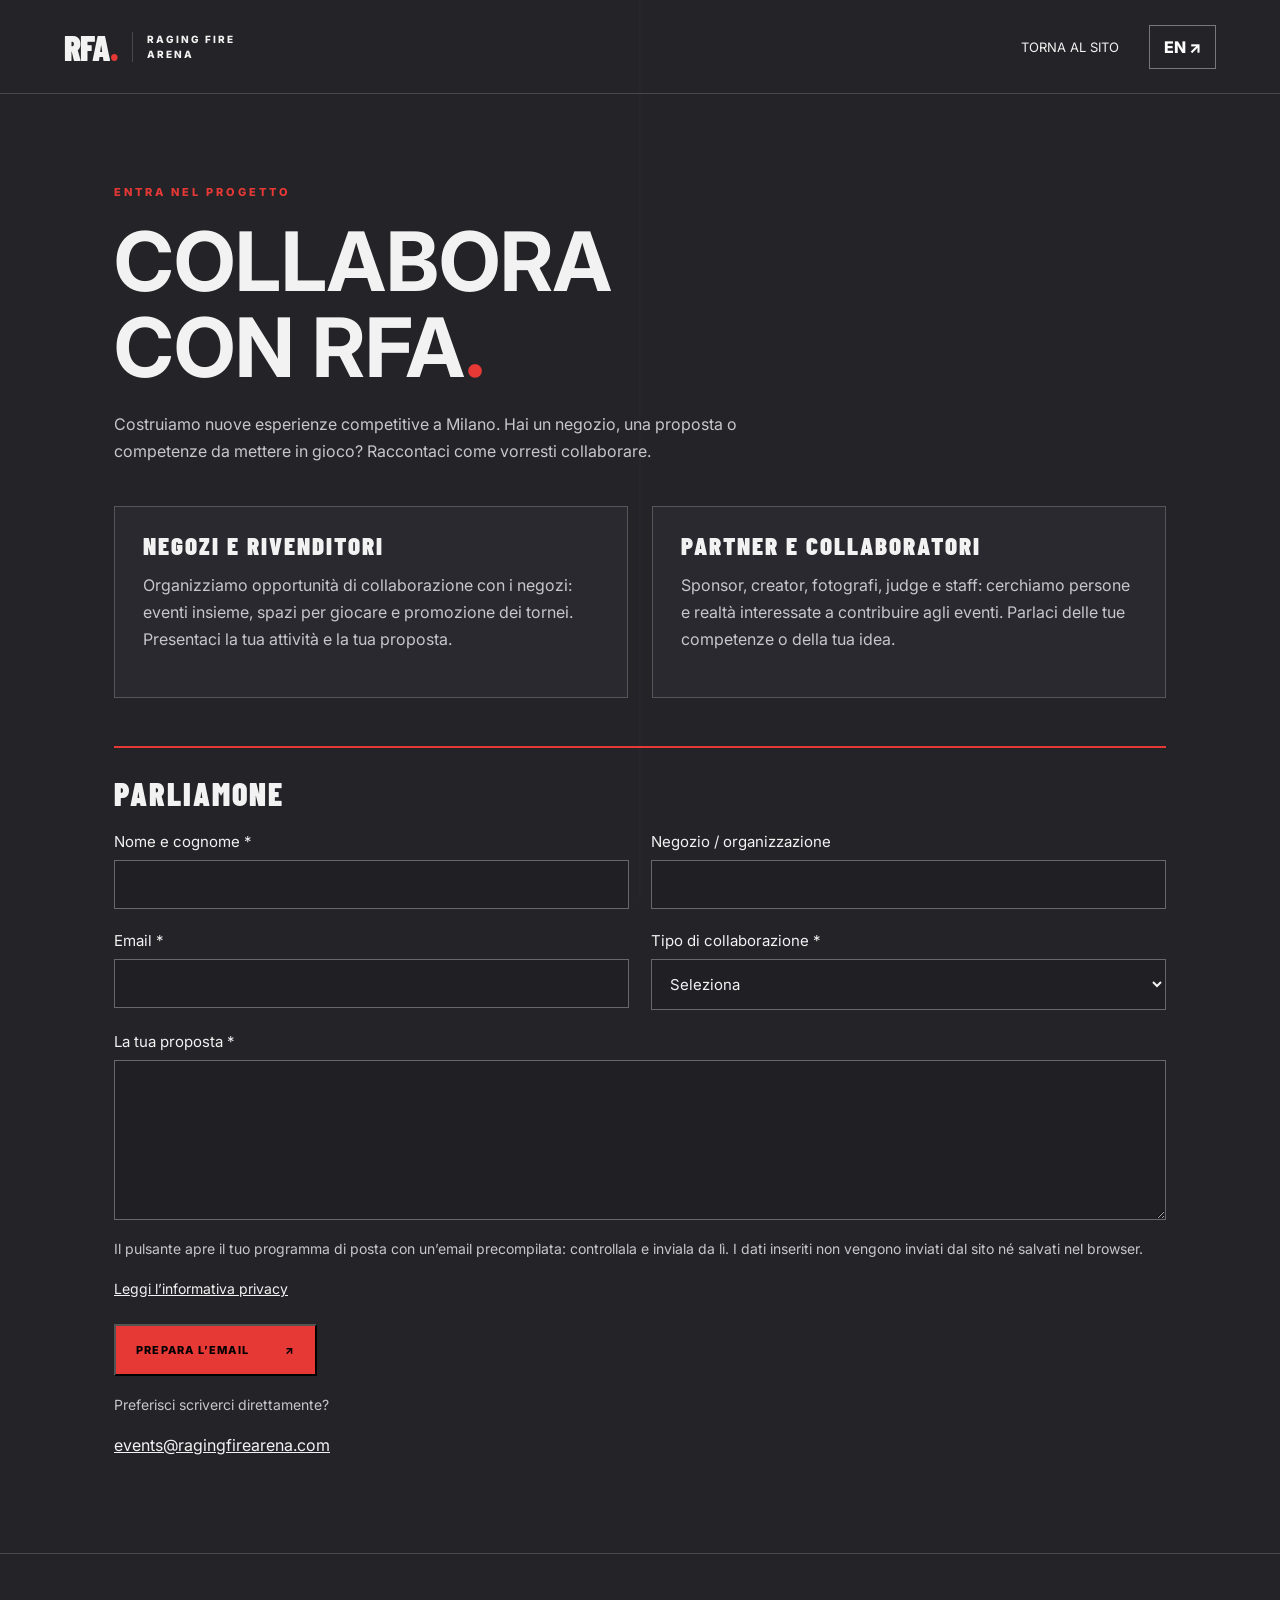
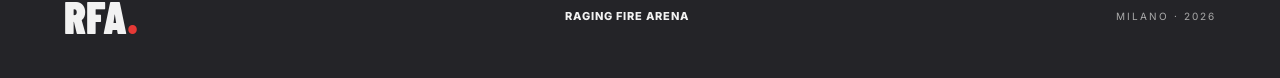
==== public/collabora.html @ 23d7ca35 "Add bilingual partner page and collaboration email form" ====
<!doctype html>
<html lang="it"><head><meta charset="utf-8"><meta name="viewport" content="width=device-width,initial-scale=1"><meta name="theme-color" content="#242428"><meta name="description" content="Collabora con Raging Fire Arena: negozi, partner e collaboratori per eventi di giochi di carte a Milano."><title>Collabora con RFA — Raging Fire Arena</title><link rel="stylesheet" href="styles.css"><style>
.partner-main{max-width:1100px;margin:auto;padding:80px 24px}.partner-main h1{font-size:clamp(42px,7vw,82px);line-height:1.05;margin:20px 0}.intro{max-width:680px;line-height:1.7;color:#c6c6cc}.partner-grid{display:grid;grid-template-columns:1fr 1fr;gap:24px;margin:40px 0}.partner-card{border:1px solid #55555c;padding:28px;background:#29292f}.partner-card h2{font-size:25px;margin-bottom:16px}.partner-card p{line-height:1.7;color:#c6c6cc}.contact-form{border-top:2px solid #e63936;padding-top:32px;margin-top:48px}.contact-form h2{font-size:32px;margin-bottom:24px}.fields{display:grid;grid-template-columns:1fr 1fr;gap:22px}.field{display:flex;flex-direction:column;gap:9px;font-size:15px}.field input,.field select,.field textarea{width:100%;box-sizing:border-box;background:#202024;color:#f2f2f2;border:1px solid #67676f;border-radius:0;padding:14px;font:inherit}.field textarea{min-height:160px;resize:vertical}.wide{grid-column:1/-1}.contact-form .btn{margin-top:24px;cursor:pointer}.form-note{font-size:14px;line-height:1.6;color:#c6c6cc;margin:18px 0}.form-note a,.direct-mail{color:#f2f2f2;text-decoration:underline}.field input:focus-visible,.field select:focus-visible,.field textarea:focus-visible{outline:2px solid #e63936;outline-offset:3px}.topbar a.partner-home{color:inherit;text-decoration:none;font-size:13px}@media(max-width:640px){.partner-grid,.fields{grid-template-columns:1fr}.partner-main{padding-top:48px}.topbar{gap:14px;flex-wrap:wrap}.partner-card{padding:22px}}
</style></head><body><div class="grid-overlay" aria-hidden="true"></div>
<header class="topbar"><a class="brand" href="index.html"><span class="brand-mark">RFA<span class="brand-dot">.</span></span><span class="brand-name">RAGING FIRE<br>ARENA</span></a><div class="top-right"><a class="partner-home" href="index.html" data-t="home">TORNA AL SITO</a><button id="partner-lang" class="lang" type="button" aria-label="Switch language">EN ↗</button></div></header>
<main class="partner-main"><p class="tiny-red" data-t="eyebrow">ENTRA NEL PROGETTO</p><h1 data-t="title">COLLABORA<br>CON RFA<span class="period">.</span></h1><p class="intro" data-t="intro">Costruiamo nuove esperienze competitive a Milano. Hai un negozio, una proposta o competenze da mettere in gioco? Raccontaci come vorresti collaborare.</p>
<div class="partner-grid"><section class="partner-card"><h2 data-t="shopsTitle">NEGOZI E RIVENDITORI</h2><p data-t="shopsCopy">Organizziamo opportunità di collaborazione con i negozi: eventi insieme, spazi per giocare e promozione dei tornei. Presentaci la tua attività e la tua proposta.</p></section><section class="partner-card"><h2 data-t="partnersTitle">PARTNER E COLLABORATORI</h2><p data-t="partnersCopy">Sponsor, creator, fotografi, judge e staff: cerchiamo persone e realtà interessate a contribuire agli eventi. Parlaci delle tue competenze o della tua idea.</p></section></div>
<form id="partner-form" class="contact-form"><h2 data-t="formTitle">PARLIAMONE</h2><div class="fields">
<label class="field"><span data-t="name">Nome e cognome *</span><input name="name" autocomplete="name" maxlength="120" required></label>
<label class="field"><span data-t="organization">Negozio / organizzazione</span><input name="organization" autocomplete="organization" maxlength="160"></label>
<label class="field"><span data-t="email">Email *</span><input name="email" type="email" autocomplete="email" maxlength="254" required></label>
<label class="field"><span data-t="type">Tipo di collaborazione *</span><select name="type" required><option value="" data-t="choose">Seleziona</option><option value="shop" data-t="shop">Negozio / rivenditore</option><option value="sponsor" data-t="sponsor">Sponsor / partner</option><option value="creator" data-t="creator">Creator / fotografia / video</option><option value="staff" data-t="staff">Judge / staff eventi</option><option value="other" data-t="other">Altra proposta</option></select></label>
<label class="field wide"><span data-t="message">La tua proposta *</span><textarea name="message" maxlength="4000" required></textarea></label></div>
<p class="form-note" data-t="note">Il pulsante apre il tuo programma di posta con un’email precompilata: controllala e inviala da lì. I dati inseriti non vengono inviati dal sito né salvati nel browser.</p>
<p class="form-note"><a id="partner-privacy" href="privacy.html" data-t="privacy">Leggi l’informativa privacy</a></p>
<button class="btn" type="submit"><span data-t="submit">PREPARA L’EMAIL</span> ↗</button><p class="form-note" data-t="direct">Preferisci scriverci direttamente?</p><a class="direct-mail" href="mailto:events@ragingfirearena.com">events@ragingfirearena.com</a>
<p id="partner-feedback" class="form-note" role="status"></p></form></main>
<footer><div class="footer-logo">RFA<span>.</span></div><div>RAGING FIRE ARENA</div><div class="footer-end">MILANO · 2026</div></footer>
<script>
const texts={
it:{home:"TORNA AL SITO",eyebrow:"ENTRA NEL PROGETTO",title:"COLLABORA<br>CON RFA<span class='period'>.</span>",intro:"Costruiamo nuove esperienze competitive a Milano. Hai un negozio, una proposta o competenze da mettere in gioco? Raccontaci come vorresti collaborare.",shopsTitle:"NEGOZI E RIVENDITORI",shopsCopy:"Organizziamo opportunità di collaborazione con i negozi: eventi insieme, spazi per giocare e promozione dei tornei. Presentaci la tua attività e la tua proposta.",partnersTitle:"PARTNER E COLLABORATORI",partnersCopy:"Sponsor, creator, fotografi, judge e staff: cerchiamo persone e realtà interessate a contribuire agli eventi. Parlaci delle tue competenze o della tua idea.",formTitle:"PARLIAMONE",name:"Nome e cognome *",organization:"Negozio / organizzazione",email:"Email *",type:"Tipo di collaborazione *",choose:"Seleziona",shop:"Negozio / rivenditore",sponsor:"Sponsor / partner",creator:"Creator / fotografia / video",staff:"Judge / staff eventi",other:"Altra proposta",message:"La tua proposta *",note:"Il pulsante apre il tuo programma di posta con un’email precompilata: controllala e inviala da lì. I dati inseriti non vengono inviati dal sito né salvati nel browser.",privacy:"Leggi l’informativa privacy",submit:"PREPARA L’EMAIL",direct:"Preferisci scriverci direttamente?",feedback:"Completa l’invio nel tuo programma di posta. Se non si apre, scrivi a events@ragingfirearena.com."},
en:{home:"BACK TO WEBSITE",eyebrow:"JOIN THE PROJECT",title:"PARTNER<br>WITH RFA<span class='period'>.</span>",intro:"We are building new competitive experiences in Milan. Do you run a store, have an idea or skills to contribute? Tell us how you would like to get involved.",shopsTitle:"STORES & RETAILERS",shopsCopy:"Explore opportunities to collaborate through joint events, playing spaces and tournament promotion. Introduce your store and tell us about your proposal.",partnersTitle:"PARTNERS & CONTRIBUTORS",partnersCopy:"Sponsors, creators, photographers, judges and event staff: we welcome people and organizations interested in contributing to our events. Tell us about your skills or your idea.",formTitle:"LET’S TALK",name:"Full name *",organization:"Store / organization",email:"Email *",type:"Type of collaboration *",choose:"Select",shop:"Store / retailer",sponsor:"Sponsor / partner",creator:"Creator / photography / video",staff:"Judge / event staff",other:"Other proposal",message:"Your proposal *",note:"The button opens your email app with a draft: review it and send it there. This website does not send or store the information you enter.",privacy:"Read the privacy notice",submit:"PREPARE EMAIL",direct:"Prefer to email us directly?",feedback:"Complete sending in your email app. If it does not open, email events@ragingfirearena.com."}};
let lang="it";try{lang=localStorage.getItem("rfa-language")==="en"?"en":"it"}catch(e){}
function render(){document.documentElement.lang=lang;document.title=(lang==="it"?"Collabora con RFA":"Partner with RFA")+" — Raging Fire Arena";document.querySelectorAll("[data-t]").forEach(el=>el.innerHTML=texts[lang][el.dataset.t]);document.getElementById("partner-lang").textContent=lang==="it"?"EN ↗":"IT ↗";document.getElementById("partner-privacy").href=lang==="en"?"privacy-en.html":"privacy.html";document.getElementById("partner-feedback").textContent=""}
document.getElementById("partner-lang").addEventListener("click",()=>{lang=lang==="it"?"en":"it";try{localStorage.setItem("rfa-language",lang)}catch(e){}render()});
document.getElementById("partner-form").addEventListener("submit",e=>{e.preventDefault();const f=e.currentTarget;const data=new FormData(f);const kind=f.elements.type.selectedOptions[0].textContent;const body=[texts[lang].name.replace(" *","")+": "+data.get("name"),texts[lang].organization+": "+data.get("organization"),"Email: "+data.get("email"),texts[lang].type.replace(" *","")+": "+kind,"",data.get("message")].join("\n");location.href="mailto:events@ragingfirearena.com?subject="+encodeURIComponent("RFA — "+kind)+"&body="+encodeURIComponent(body);document.getElementById("partner-feedback").textContent=texts[lang].feedback});render();
</script></body></html>
---- public/styles.css ----
@import url('https://fonts.googleapis.com/css2?family=Barlow+Condensed:wght@500;600;700;800;900&family=Inter:wght@400;500;600;700;800&display=swap');
:root{--bg:#242428;--panel:#1d1d21;--ink:#f2f2f2;--red:#e63936;--muted:#a2a2a9;--line:#48484d}*{box-sizing:border-box}html{scroll-behavior:smooth}body{margin:0;background:var(--bg);color:var(--ink);font-family:Inter,Arial,sans-serif}a{color:inherit;text-decoration:none}button,input{font:inherit}.grid-overlay{position:fixed;inset:0;pointer-events:none;background:linear-gradient(90deg,transparent 49.92%,#ffffff07 50%,transparent 50.08%);z-index:5}.topbar{height:94px;border-bottom:1px solid var(--line);display:flex;align-items:center;justify-content:space-between;padding:0 max(5vw,24px);position:relative;z-index:6}.brand{display:flex;gap:14px;align-items:center}.brand-mark{font-family:'Barlow Condensed',sans-serif;font-size:35px;font-weight:900;letter-spacing:-1px}.brand-dot,.period{color:var(--red)}.brand-name{border-left:1px solid var(--line);padding-left:14px;font-size:10px;font-weight:800;letter-spacing:2px;line-height:1.5}.top-right{display:flex;align-items:center;gap:30px}.status{font-size:10px;letter-spacing:1.5px;font-weight:700;color:#bcbcc3;display:flex;align-items:center;gap:10px}.pulse{width:7px;height:7px;background:var(--red);border-radius:50%;box-shadow:0 0 0 5px #e639361a}.lang{background:none;border:1px solid #77777d;color:white;padding:11px 14px;font-weight:800;cursor:pointer}.lang span{color:var(--red);margin-left:9px}.hero{min-height:700px;position:relative;display:flex;align-items:center;justify-content:center;overflow:hidden;background:radial-gradient(ellipse at 50% 38%,#36363d 0%,#242428 53%,#1e1e22 100%)}.hero:before,.hero:after{content:'';position:absolute;width:500px;height:500px;border:1px solid #ffffff0b;transform:rotate(45deg)}.hero:before{left:-370px;top:100px}.hero:after{right:-400px;bottom:-130px}.hero-inner{text-align:center;max-width:1050px;padding:65px 22px 110px;position:relative;z-index:1}.eyebrow,.hero-overline,.tiny-red{font-size:11px;letter-spacing:3px;font-weight:800}.eyebrow{color:#bcbcc3}.slash,.tiny-red{color:var(--red)}.crest{width:135px;margin:40px auto 28px}.crest svg{width:100%}.hero-overline{color:var(--red);margin:0 0 10px}.hero h1,h2{font-family:'Barlow Condensed',Impact,sans-serif;font-weight:900;letter-spacing:2px;line-height:.85;margin:0}.hero h1{font-size:clamp(80px,12vw,170px)}.hero h1 em{font-style:normal;color:var(--red)}.hero-copy{color:#c2c2c8;line-height:1.7;max-width:490px;margin:28px auto 34px;font-size:15px}.hero-actions{display:flex;align-items:center;justify-content:center;gap:24px}.btn{background:var(--red);padding:17px 20px;font-size:11px;letter-spacing:1.2px;font-weight:800;display:flex;gap:36px;align-items:center}.btn:hover{background:#ff4946}.issue{font-size:11px;color:#8c8c95;letter-spacing:2px}.hero-rail{position:absolute;bottom:0;left:0;right:0;padding:18px;text-align:center;border-top:1px solid var(--line);color:#aaaab2;font-size:10px;font-weight:700;letter-spacing:3px}.hero-rail span{color:var(--red);margin:0 20px}.event,.newsletter{padding:90px max(5vw,24px) 115px}.event{background:#ededee;color:#222226}.section-label{font-size:11px;font-weight:800;letter-spacing:2px;border-top:1px solid #99999e;padding-top:17px;display:flex;gap:12px}.section-label span:first-child{color:var(--red)}.event-body{display:grid;grid-template-columns:1.25fr .75fr;gap:60px;align-items:end;margin-top:60px}.event h2{font-size:clamp(75px,9vw,145px)}.event h2 span:not(.period){color:#74747a}.event-aside{padding-bottom:9px}.divider{width:48px;height:5px;background:var(--red);margin-bottom:25px}.event-desc{font-size:17px;line-height:1.8;max-width:410px}.event-meta{border-top:1px solid #aaa;padding-top:20px;display:flex;justify-content:space-between;gap:15px;font-size:11px;font-weight:800;letter-spacing:1px;margin-top:40px}.newsletter{background:var(--panel)}.newsletter .section-label{border-color:var(--line)}.news-wrap{display:grid;grid-template-columns:1fr 1fr;gap:70px;align-items:center;margin-top:65px}.newsletter h2{font-size:clamp(65px,7vw,110px)}.news-copy{color:#b6b6bd;line-height:1.8;max-width:420px}.form-card{background:#29292f;border:1px solid var(--line);padding:30px}.form-head{display:flex;justify-content:space-between;border-bottom:1px solid var(--line);padding-bottom:20px;margin-bottom:25px;font-size:12px;font-weight:800;letter-spacing:2px}.form-head span:last-child{color:var(--red)}.form-card label{display:block;font-size:10px;color:#aaa;letter-spacing:1.5px;margin-bottom:12px}.input-row{display:flex}.input-row input{min-width:0;flex:1;background:#202025;border:1px solid var(--line);padding:15px;color:#aaa}.input-row button{border:0;background:#56565d;color:#d2d2d7;padding:0 18px;font-size:10px;font-weight:800;letter-spacing:1px;cursor:not-allowed}.form-note{font-size:11px;color:#a9a9b1;line-height:1.6;margin-bottom:0}footer{padding:35px max(5vw,24px);border-top:1px solid var(--line);display:flex;gap:40px;justify-content:space-between;align-items:center}footer .footer-logo{font-family:'Barlow Condensed';font-size:45px;font-weight:900}footer .footer-logo span{color:var(--red)}footer>div:nth-child(2){font-size:11px;letter-spacing:1px;font-weight:800}footer p{font-size:10px;font-weight:400;letter-spacing:0;color:#a9a9b0;max-width:420px;line-height:1.5}.footer-end{text-align:right;font-size:10px;line-height:2;letter-spacing:2px;color:#aaa}.footer-end span{color:var(--red)}@media(max-width:700px){.topbar{height:76px}.status{display:none}.hero{min-height:650px}.hero h1{font-size:clamp(65px,17vw,115px)}.crest{width:110px}.event,.newsletter{padding-top:65px;padding-bottom:75px}.event-body,.news-wrap{grid-template-columns:1fr;gap:30px;margin-top:45px}.event h2{font-size:clamp(70px,15vw,115px)}.newsletter h2{font-size:clamp(60px,12vw,90px)}.event-meta{flex-wrap:wrap}.input-row{flex-direction:column}.input-row button{padding:15px}footer{align-items:flex-start;gap:20px;flex-wrap:wrap}.footer-end{text-align:left}.hero-rail{letter-spacing:1px}.hero-rail span{margin:0 8px}}

/* RFA visual integration for Brevo */
.rfa-brevo .sib-form{background:transparent!important;padding:0!important;text-align:left!important}.rfa-brevo #sib-container{background:transparent!important;border:0!important;max-width:100%!important;padding:0!important;text-align:left!important}.rfa-brevo .sib-form-block{color:#f2f2f2!important}.rfa-brevo .sib-form-block p,.rfa-brevo .entry__label,.rfa-brevo .sib-form-block span{color:#f2f2f2!important}.rfa-brevo .sib-form-block p{line-height:1.55}.rfa-brevo .sib-form-block:first-child p{font-family:'Barlow Condensed',sans-serif;font-weight:800;font-size:27px;letter-spacing:1px}.rfa-brevo .entry__field input{background:#202025!important;color:#f2f2f2!important;border:1px solid #66666e!important;border-radius:0!important}.rfa-brevo .sib-form-block__button{background:#e63936!important;color:white!important;border-radius:0!important;padding:16px 25px!important;font-weight:800!important;letter-spacing:1px}.rfa-brevo .entry__specification,.rfa-brevo .sib-form__declaration p{color:#b6b6bd!important}.rfa-brevo .sib-form__declaration a{color:#f2f2f2!important}.rfa-brevo .sib-form__declaration{opacity:.8}.rfa-brevo .sib-form-message-panel{max-width:100%!important}.privacy-warning{font-size:12px;line-height:1.6;color:#ffb1b1;border-top:1px solid #555;padding-top:14px}

.rfa-privacy-link{font-size:13px;margin:14px 0;color:#e4e4e8}.rfa-privacy-link a,.privacy-footer a{color:#f2f2f2;text-decoration:underline;text-underline-offset:3px}.privacy-footer{padding:24px 6%;background:#242428;color:#c5c5cc;font-size:13px}.legal-page{max-width:860px;margin:0 auto;padding:70px 24px 110px;color:#ededf0;line-height:1.7}.legal-page h1{font-size:clamp(30px,5vw,54px);line-height:1.1}.legal-page h2{font-size:22px;color:#f2f2f2;margin-top:34px}.legal-page a{color:#ff7774}.legal-page p,.legal-page li{color:#d4d4da}.legal-page .switch{display:flex;gap:20px;margin:20px 0 40px}.legal-page .switch a{border:1px solid #777;padding:7px 13px;text-decoration:none}.legal-page .switch a[aria-current]{background:#e63936;color:white;border-color:#e63936}.legal-page .note{border-left:3px solid #e63936;padding-left:15px}
/* Hosted Brevo form isolated in iframe: preserves native validation and double opt-in. */
.rfa-embed iframe{width:100%;height:780px;border:0;background:#fff;display:block;border-radius:3px}.rfa-embed .rfa-privacy-link{margin:18px 0 0;font-size:13px;line-height:1.5}
@media(max-width:700px){.rfa-embed iframe{height:880px}}

/* Newsletter refresh — keeps the tested Brevo hosted form intact. */
.newsletter{background:radial-gradient(ellipse at 100% 0%,#333039 0%,#1d1d21 55%)}
.news-wrap{align-items:start;gap:clamp(24px,5vw,90px)}
.form-card{padding:0;background:#25252b;border:1px solid #56565d;box-shadow:0 24px 75px #0004;overflow:hidden}
.form-head{padding:22px 26px;margin:0;border-bottom:1px solid #4c4c54;background:#242428}
.rfa-embed{padding:22px 22px 20px}
.embed-accent{display:flex;align-items:center;gap:10px;color:#e2e2e7;font-size:10px;font-weight:800;letter-spacing:1.3px;margin:0 0 15px}
.embed-dot{width:7px;height:7px;background:#e63936;border-radius:50%;box-shadow:0 0 0 4px #e6393624}
.embed-arrow{margin-left:auto;color:#e63936;font-size:17px}
.rfa-embed iframe{background:#fff;border:1px solid #505059;border-radius:2px;width:100%;height:720px;display:block}
.rfa-embed .rfa-privacy-link{margin:18px 0 5px;font-size:12px}
.rfa-embed .rfa-privacy-link a{color:#f2f2f2;text-decoration:underline;text-decoration-color:#e63936;text-underline-offset:5px}
.rfa-form-hint{color:#a8a8b1;font-size:12px;line-height:1.6;margin:10px 0 0}
@media(max-width:700px){.rfa-embed{padding:16px 12px 20px}.form-head{padding:19px 18px}.rfa-embed iframe{height:790px}.embed-accent{font-size:9px;letter-spacing:.8px}}
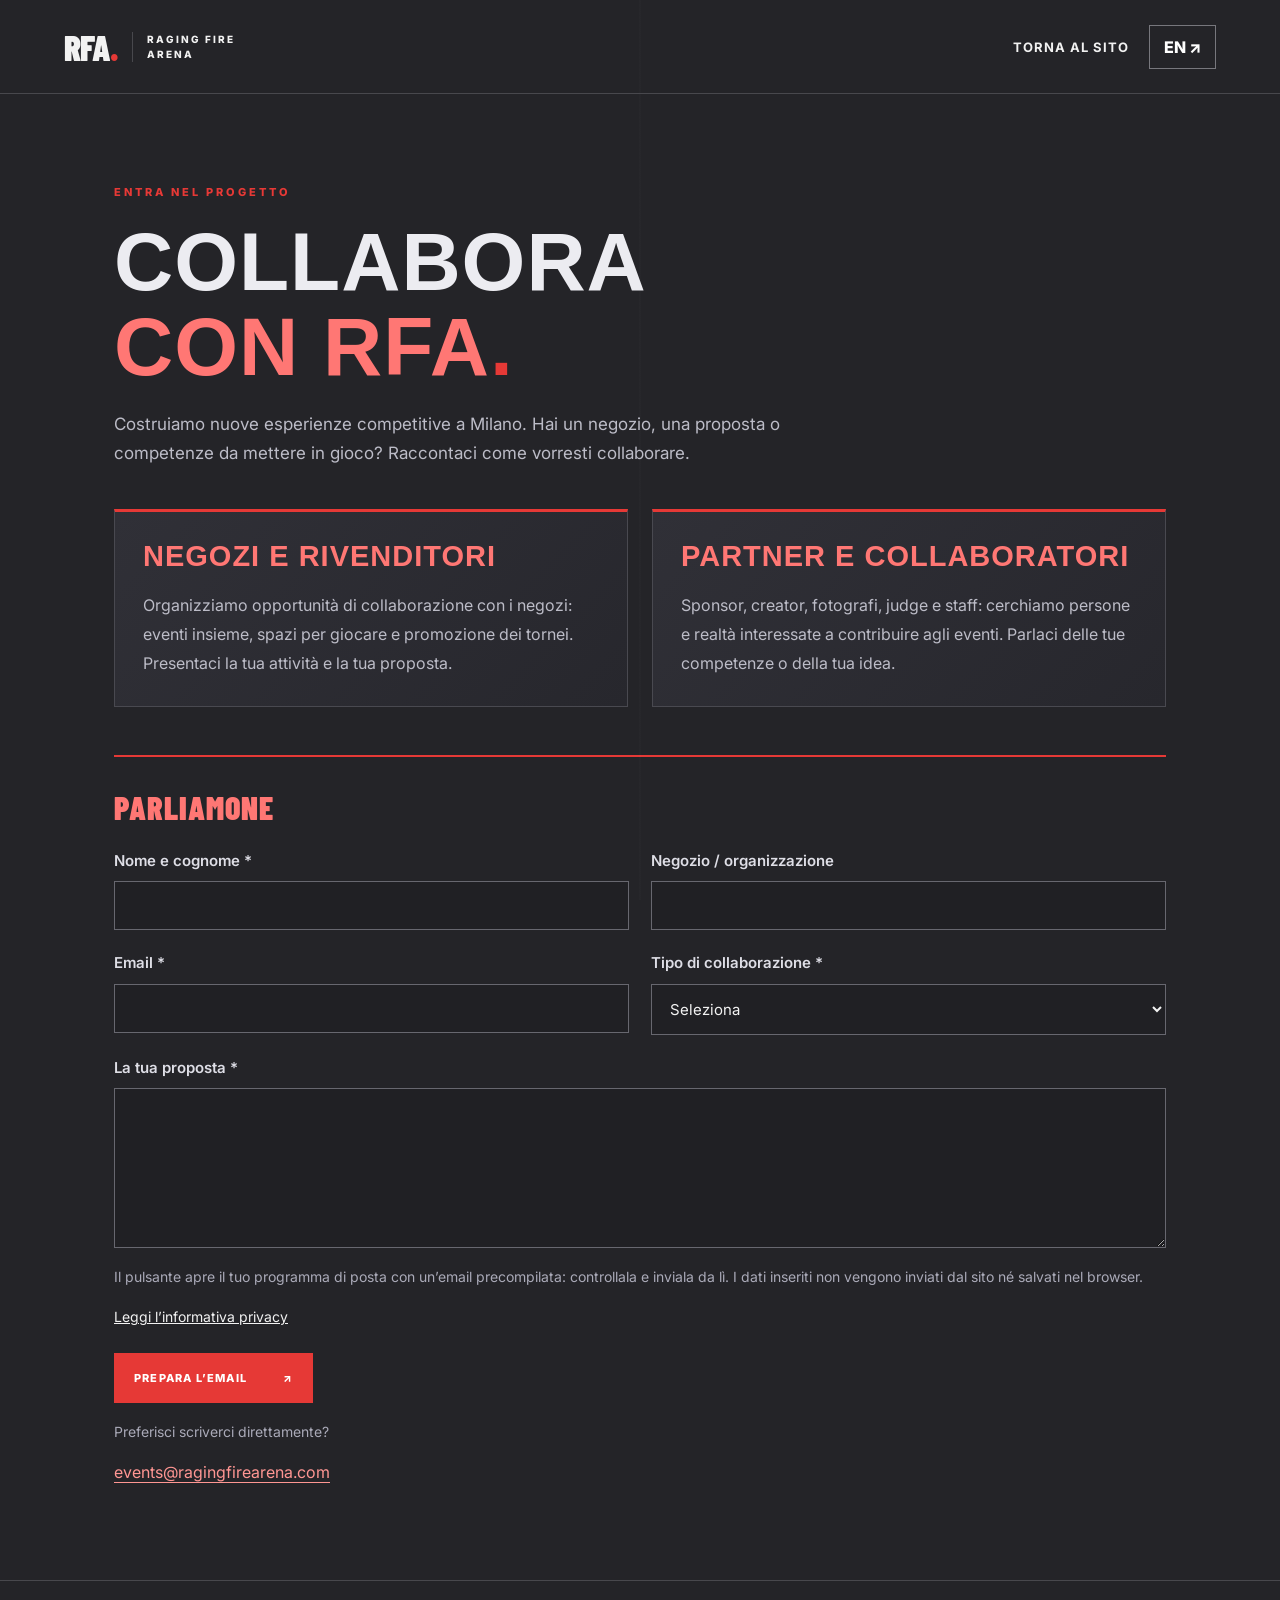
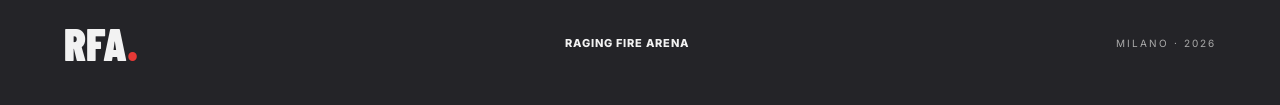
==== commit 95386023: "Fix partner mobile header layout and improve text color hierarchy" ====
--- a/public/collabora.html
+++ b/public/collabora.html
@@ -1,9 +1,41 @@
 <!doctype html>
 <html lang="it"><head><meta charset="utf-8"><meta name="viewport" content="width=device-width,initial-scale=1"><meta name="theme-color" content="#242428"><meta name="description" content="Collabora con Raging Fire Arena: negozi, partner e collaboratori per eventi di giochi di carte a Milano."><title>Collabora con RFA — Raging Fire Arena</title><link rel="stylesheet" href="styles.css"><style>
 .partner-main{max-width:1100px;margin:auto;padding:80px 24px}.partner-main h1{font-size:clamp(42px,7vw,82px);line-height:1.05;margin:20px 0}.intro{max-width:680px;line-height:1.7;color:#c6c6cc}.partner-grid{display:grid;grid-template-columns:1fr 1fr;gap:24px;margin:40px 0}.partner-card{border:1px solid #55555c;padding:28px;background:#29292f}.partner-card h2{font-size:25px;margin-bottom:16px}.partner-card p{line-height:1.7;color:#c6c6cc}.contact-form{border-top:2px solid #e63936;padding-top:32px;margin-top:48px}.contact-form h2{font-size:32px;margin-bottom:24px}.fields{display:grid;grid-template-columns:1fr 1fr;gap:22px}.field{display:flex;flex-direction:column;gap:9px;font-size:15px}.field input,.field select,.field textarea{width:100%;box-sizing:border-box;background:#202024;color:#f2f2f2;border:1px solid #67676f;border-radius:0;padding:14px;font:inherit}.field textarea{min-height:160px;resize:vertical}.wide{grid-column:1/-1}.contact-form .btn{margin-top:24px;cursor:pointer}.form-note{font-size:14px;line-height:1.6;color:#c6c6cc;margin:18px 0}.form-note a,.direct-mail{color:#f2f2f2;text-decoration:underline}.field input:focus-visible,.field select:focus-visible,.field textarea:focus-visible{outline:2px solid #e63936;outline-offset:3px}.topbar a.partner-home{color:inherit;text-decoration:none;font-size:13px}@media(max-width:640px){.partner-grid,.fields{grid-template-columns:1fr}.partner-main{padding-top:48px}.topbar{gap:14px;flex-wrap:wrap}.partner-card{padding:22px}}
+
+/* Partner page: explicit typography and a header that grows on small screens. */
+.partner-header.topbar{height:auto;min-height:94px;padding-top:20px;padding-bottom:20px;gap:20px}
+.partner-header .top-right{gap:20px;flex-shrink:0}
+.partner-header .partner-home{font-size:11px;font-weight:700;letter-spacing:1px;color:#c5c5cf}
+.partner-main{position:relative;z-index:1}
+.partner-main h1{font-family:'Barlow Condensed',Impact,sans-serif;font-weight:800;color:#ececf1;letter-spacing:1px;line-height:1.04}
+.partner-main h1 .title-accent{color:#ff7774}
+.partner-main .intro{font-size:17px;line-height:1.75;color:#bcbcc7}
+.partner-card{min-width:0;border:1px solid #494950;border-top:3px solid #e63936;background:linear-gradient(135deg,#303037,#27272d);padding:28px}
+.partner-card h2{font-family:'Barlow Condensed',Impact,sans-serif;font-weight:700;font-size:29px;letter-spacing:1px;line-height:1.15;color:#ff7774;margin:0 0 18px}
+.partner-card p{font-size:16px;line-height:1.8;color:#bcbcc7;margin:0}
+.contact-form h2{font-family:'Barlow Condensed',Impact,sans-serif;color:#ff7774;line-height:1.15;letter-spacing:1px}
+.contact-form .field>span{color:#dedee6;font-weight:600;line-height:1.5}
+.contact-form .form-note{color:#aaaab8}
+.contact-form .btn{border:0;color:#fff;line-height:1.5}
+.direct-mail{color:#ff9693;text-underline-offset:4px;overflow-wrap:anywhere}
+@media(max-width:700px){
+.partner-header.topbar{min-height:0;padding:18px 24px;display:grid;grid-template-columns:1fr;gap:18px}
+.partner-header .top-right{width:100%;justify-content:space-between;gap:16px}
+.partner-header .partner-home{font-size:11px}
+.partner-header .lang{padding:9px 12px;font-size:13px}
+.partner-main{padding:40px 24px 64px}
+.partner-main h1{font-size:clamp(40px,11vw,72px);margin:18px 0 24px}
+.partner-main .intro{font-size:16px}
+.partner-grid,.fields{grid-template-columns:1fr}
+.partner-grid{gap:20px;margin:32px 0}
+.partner-card{padding:24px}
+.partner-card h2{font-size:26px}
+.partner-card p{font-size:15px}
+.contact-form{margin-top:36px}
+}
 </style></head><body><div class="grid-overlay" aria-hidden="true"></div>
-<header class="topbar"><a class="brand" href="index.html"><span class="brand-mark">RFA<span class="brand-dot">.</span></span><span class="brand-name">RAGING FIRE<br>ARENA</span></a><div class="top-right"><a class="partner-home" href="index.html" data-t="home">TORNA AL SITO</a><button id="partner-lang" class="lang" type="button" aria-label="Switch language">EN ↗</button></div></header>
-<main class="partner-main"><p class="tiny-red" data-t="eyebrow">ENTRA NEL PROGETTO</p><h1 data-t="title">COLLABORA<br>CON RFA<span class="period">.</span></h1><p class="intro" data-t="intro">Costruiamo nuove esperienze competitive a Milano. Hai un negozio, una proposta o competenze da mettere in gioco? Raccontaci come vorresti collaborare.</p>
+<header class="topbar partner-header"><a class="brand" href="index.html"><span class="brand-mark">RFA<span class="brand-dot">.</span></span><span class="brand-name">RAGING FIRE<br>ARENA</span></a><div class="top-right"><a class="partner-home" href="index.html" data-t="home">TORNA AL SITO</a><button id="partner-lang" class="lang" type="button" aria-label="Switch language">EN ↗</button></div></header>
+<main class="partner-main"><p class="tiny-red" data-t="eyebrow">ENTRA NEL PROGETTO</p><h1 data-t="title">COLLABORA<br><span class='title-accent'>CON RFA</span><span class="period">.</span></h1><p class="intro" data-t="intro">Costruiamo nuove esperienze competitive a Milano. Hai un negozio, una proposta o competenze da mettere in gioco? Raccontaci come vorresti collaborare.</p>
 <div class="partner-grid"><section class="partner-card"><h2 data-t="shopsTitle">NEGOZI E RIVENDITORI</h2><p data-t="shopsCopy">Organizziamo opportunità di collaborazione con i negozi: eventi insieme, spazi per giocare e promozione dei tornei. Presentaci la tua attività e la tua proposta.</p></section><section class="partner-card"><h2 data-t="partnersTitle">PARTNER E COLLABORATORI</h2><p data-t="partnersCopy">Sponsor, creator, fotografi, judge e staff: cerchiamo persone e realtà interessate a contribuire agli eventi. Parlaci delle tue competenze o della tua idea.</p></section></div>
 <form id="partner-form" class="contact-form"><h2 data-t="formTitle">PARLIAMONE</h2><div class="fields">
 <label class="field"><span data-t="name">Nome e cognome *</span><input name="name" autocomplete="name" maxlength="120" required></label>
@@ -18,8 +50,8 @@
 <footer><div class="footer-logo">RFA<span>.</span></div><div>RAGING FIRE ARENA</div><div class="footer-end">MILANO · 2026</div></footer>
 <script>
 const texts={
-it:{home:"TORNA AL SITO",eyebrow:"ENTRA NEL PROGETTO",title:"COLLABORA<br>CON RFA<span class='period'>.</span>",intro:"Costruiamo nuove esperienze competitive a Milano. Hai un negozio, una proposta o competenze da mettere in gioco? Raccontaci come vorresti collaborare.",shopsTitle:"NEGOZI E RIVENDITORI",shopsCopy:"Organizziamo opportunità di collaborazione con i negozi: eventi insieme, spazi per giocare e promozione dei tornei. Presentaci la tua attività e la tua proposta.",partnersTitle:"PARTNER E COLLABORATORI",partnersCopy:"Sponsor, creator, fotografi, judge e staff: cerchiamo persone e realtà interessate a contribuire agli eventi. Parlaci delle tue competenze o della tua idea.",formTitle:"PARLIAMONE",name:"Nome e cognome *",organization:"Negozio / organizzazione",email:"Email *",type:"Tipo di collaborazione *",choose:"Seleziona",shop:"Negozio / rivenditore",sponsor:"Sponsor / partner",creator:"Creator / fotografia / video",staff:"Judge / staff eventi",other:"Altra proposta",message:"La tua proposta *",note:"Il pulsante apre il tuo programma di posta con un’email precompilata: controllala e inviala da lì. I dati inseriti non vengono inviati dal sito né salvati nel browser.",privacy:"Leggi l’informativa privacy",submit:"PREPARA L’EMAIL",direct:"Preferisci scriverci direttamente?",feedback:"Completa l’invio nel tuo programma di posta. Se non si apre, scrivi a events@ragingfirearena.com."},
-en:{home:"BACK TO WEBSITE",eyebrow:"JOIN THE PROJECT",title:"PARTNER<br>WITH RFA<span class='period'>.</span>",intro:"We are building new competitive experiences in Milan. Do you run a store, have an idea or skills to contribute? Tell us how you would like to get involved.",shopsTitle:"STORES & RETAILERS",shopsCopy:"Explore opportunities to collaborate through joint events, playing spaces and tournament promotion. Introduce your store and tell us about your proposal.",partnersTitle:"PARTNERS & CONTRIBUTORS",partnersCopy:"Sponsors, creators, photographers, judges and event staff: we welcome people and organizations interested in contributing to our events. Tell us about your skills or your idea.",formTitle:"LET’S TALK",name:"Full name *",organization:"Store / organization",email:"Email *",type:"Type of collaboration *",choose:"Select",shop:"Store / retailer",sponsor:"Sponsor / partner",creator:"Creator / photography / video",staff:"Judge / event staff",other:"Other proposal",message:"Your proposal *",note:"The button opens your email app with a draft: review it and send it there. This website does not send or store the information you enter.",privacy:"Read the privacy notice",submit:"PREPARE EMAIL",direct:"Prefer to email us directly?",feedback:"Complete sending in your email app. If it does not open, email events@ragingfirearena.com."}};
+it:{home:"TORNA AL SITO",eyebrow:"ENTRA NEL PROGETTO",title:"COLLABORA<br><span class='title-accent'>CON RFA</span><span class='period'>.</span>",intro:"Costruiamo nuove esperienze competitive a Milano. Hai un negozio, una proposta o competenze da mettere in gioco? Raccontaci come vorresti collaborare.",shopsTitle:"NEGOZI E RIVENDITORI",shopsCopy:"Organizziamo opportunità di collaborazione con i negozi: eventi insieme, spazi per giocare e promozione dei tornei. Presentaci la tua attività e la tua proposta.",partnersTitle:"PARTNER E COLLABORATORI",partnersCopy:"Sponsor, creator, fotografi, judge e staff: cerchiamo persone e realtà interessate a contribuire agli eventi. Parlaci delle tue competenze o della tua idea.",formTitle:"PARLIAMONE",name:"Nome e cognome *",organization:"Negozio / organizzazione",email:"Email *",type:"Tipo di collaborazione *",choose:"Seleziona",shop:"Negozio / rivenditore",sponsor:"Sponsor / partner",creator:"Creator / fotografia / video",staff:"Judge / staff eventi",other:"Altra proposta",message:"La tua proposta *",note:"Il pulsante apre il tuo programma di posta con un’email precompilata: controllala e inviala da lì. I dati inseriti non vengono inviati dal sito né salvati nel browser.",privacy:"Leggi l’informativa privacy",submit:"PREPARA L’EMAIL",direct:"Preferisci scriverci direttamente?",feedback:"Completa l’invio nel tuo programma di posta. Se non si apre, scrivi a events@ragingfirearena.com."},
+en:{home:"BACK TO WEBSITE",eyebrow:"JOIN THE PROJECT",title:"PARTNER<br><span class='title-accent'>WITH RFA</span><span class='period'>.</span>",intro:"We are building new competitive experiences in Milan. Do you run a store, have an idea or skills to contribute? Tell us how you would like to get involved.",shopsTitle:"STORES & RETAILERS",shopsCopy:"Explore opportunities to collaborate through joint events, playing spaces and tournament promotion. Introduce your store and tell us about your proposal.",partnersTitle:"PARTNERS & CONTRIBUTORS",partnersCopy:"Sponsors, creators, photographers, judges and event staff: we welcome people and organizations interested in contributing to our events. Tell us about your skills or your idea.",formTitle:"LET’S TALK",name:"Full name *",organization:"Store / organization",email:"Email *",type:"Type of collaboration *",choose:"Select",shop:"Store / retailer",sponsor:"Sponsor / partner",creator:"Creator / photography / video",staff:"Judge / event staff",other:"Other proposal",message:"Your proposal *",note:"The button opens your email app with a draft: review it and send it there. This website does not send or store the information you enter.",privacy:"Read the privacy notice",submit:"PREPARE EMAIL",direct:"Prefer to email us directly?",feedback:"Complete sending in your email app. If it does not open, email events@ragingfirearena.com."}};
 let lang="it";try{lang=localStorage.getItem("rfa-language")==="en"?"en":"it"}catch(e){}
 function render(){document.documentElement.lang=lang;document.title=(lang==="it"?"Collabora con RFA":"Partner with RFA")+" — Raging Fire Arena";document.querySelectorAll("[data-t]").forEach(el=>el.innerHTML=texts[lang][el.dataset.t]);document.getElementById("partner-lang").textContent=lang==="it"?"EN ↗":"IT ↗";document.getElementById("partner-privacy").href=lang==="en"?"privacy-en.html":"privacy.html";document.getElementById("partner-feedback").textContent=""}
 document.getElementById("partner-lang").addEventListener("click",()=>{lang=lang==="it"?"en":"it";try{localStorage.setItem("rfa-language",lang)}catch(e){}render()});
